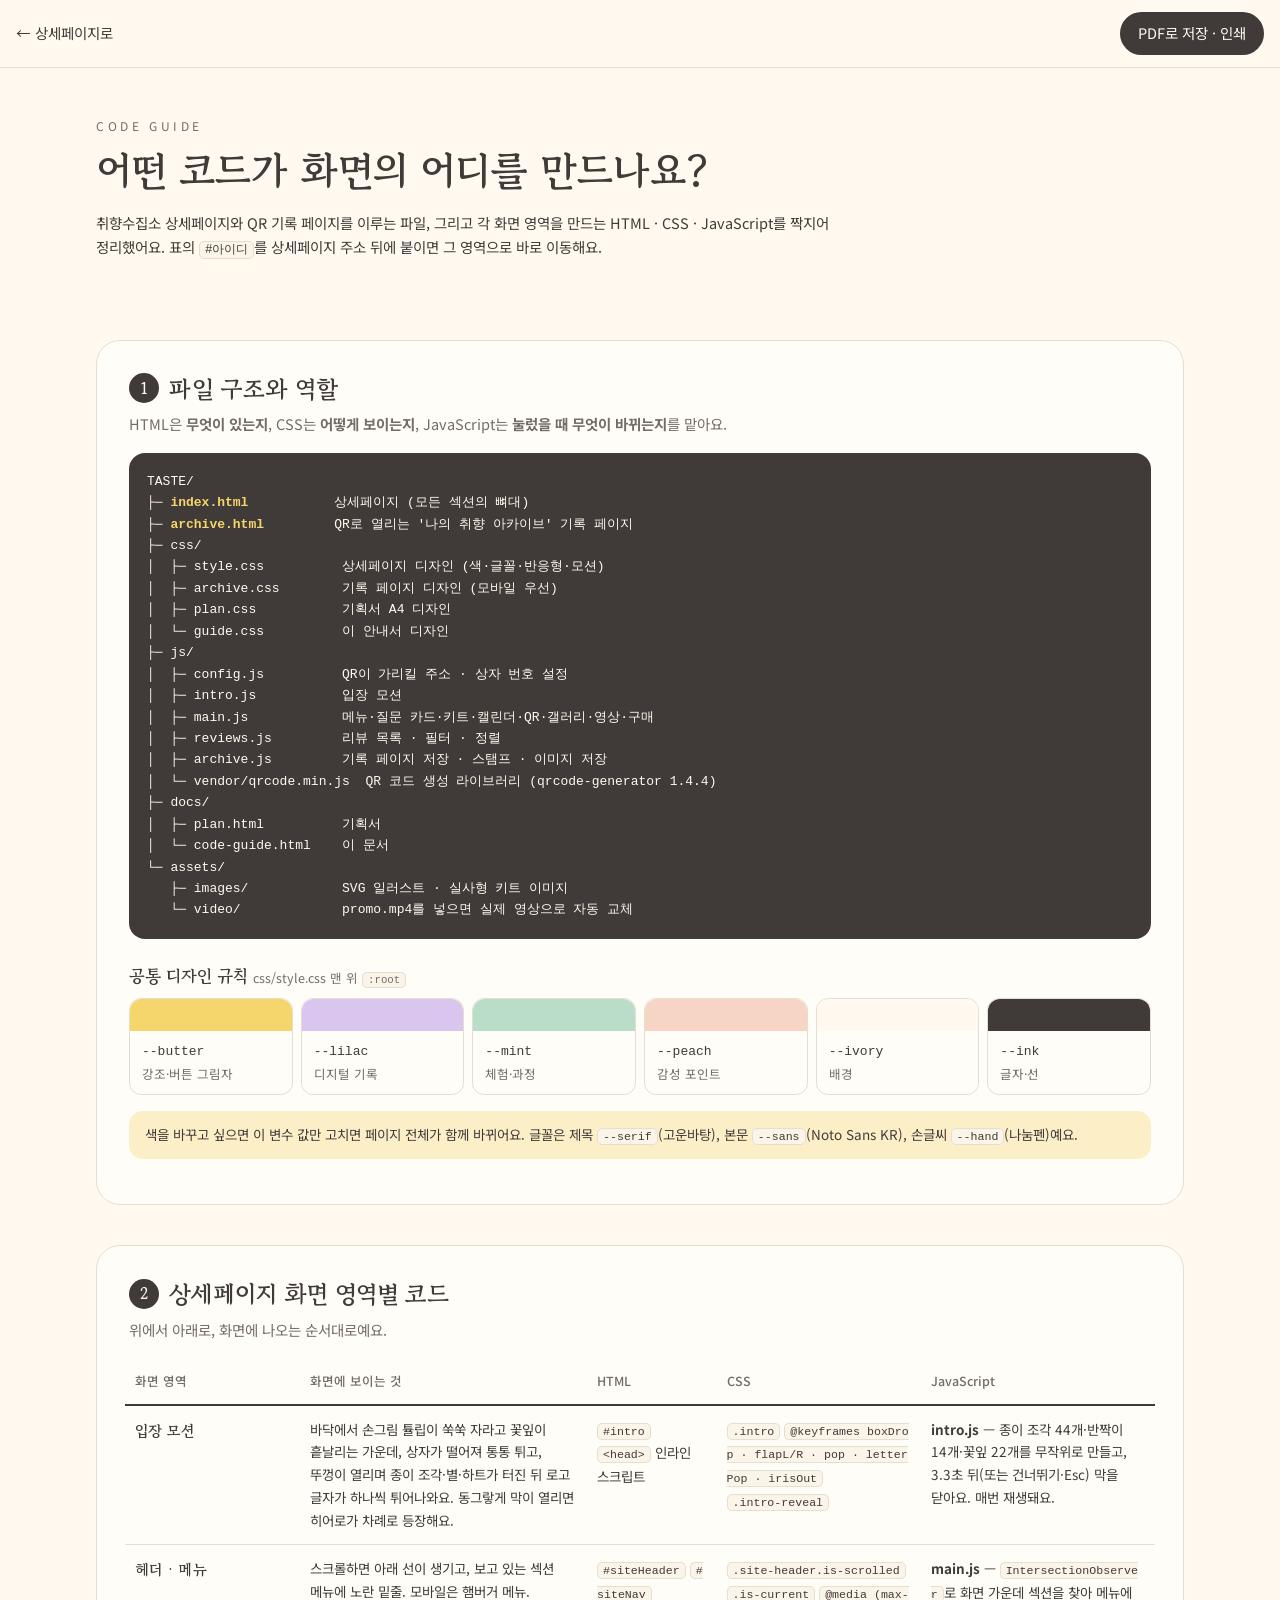
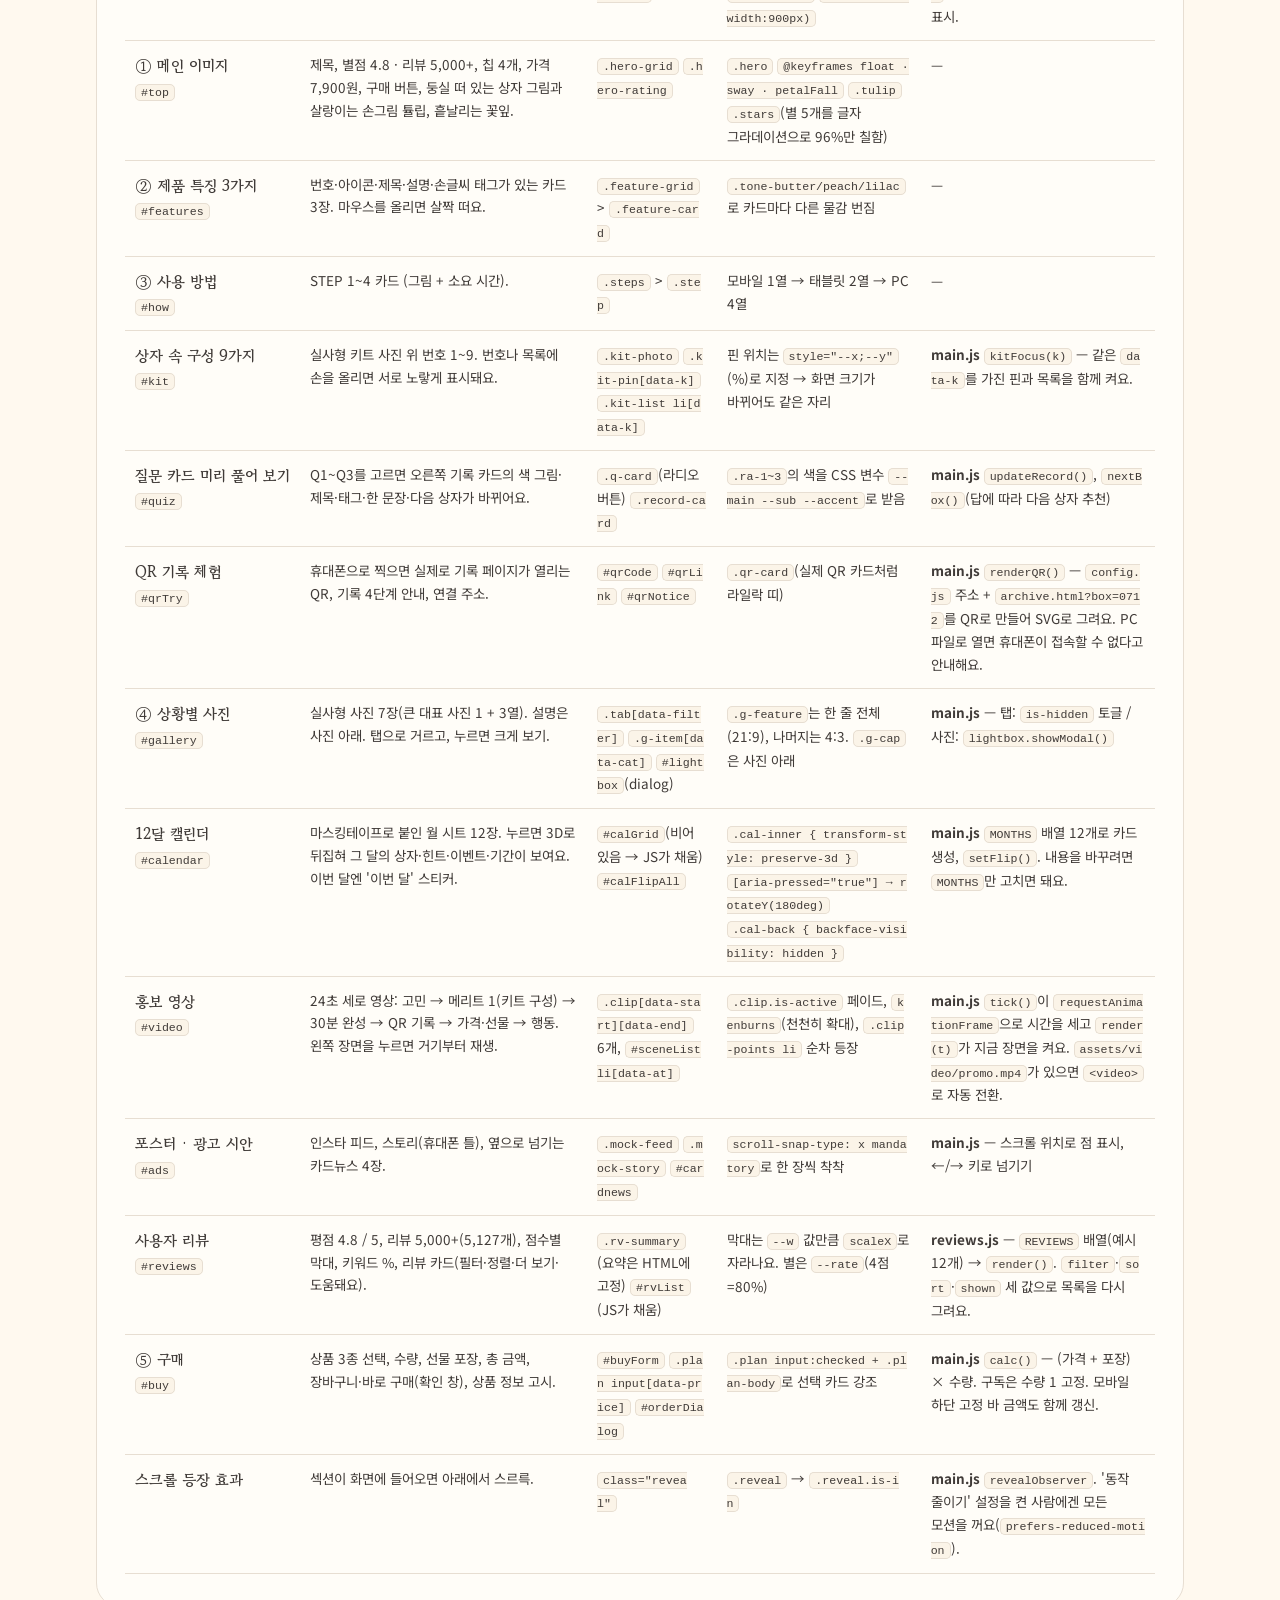
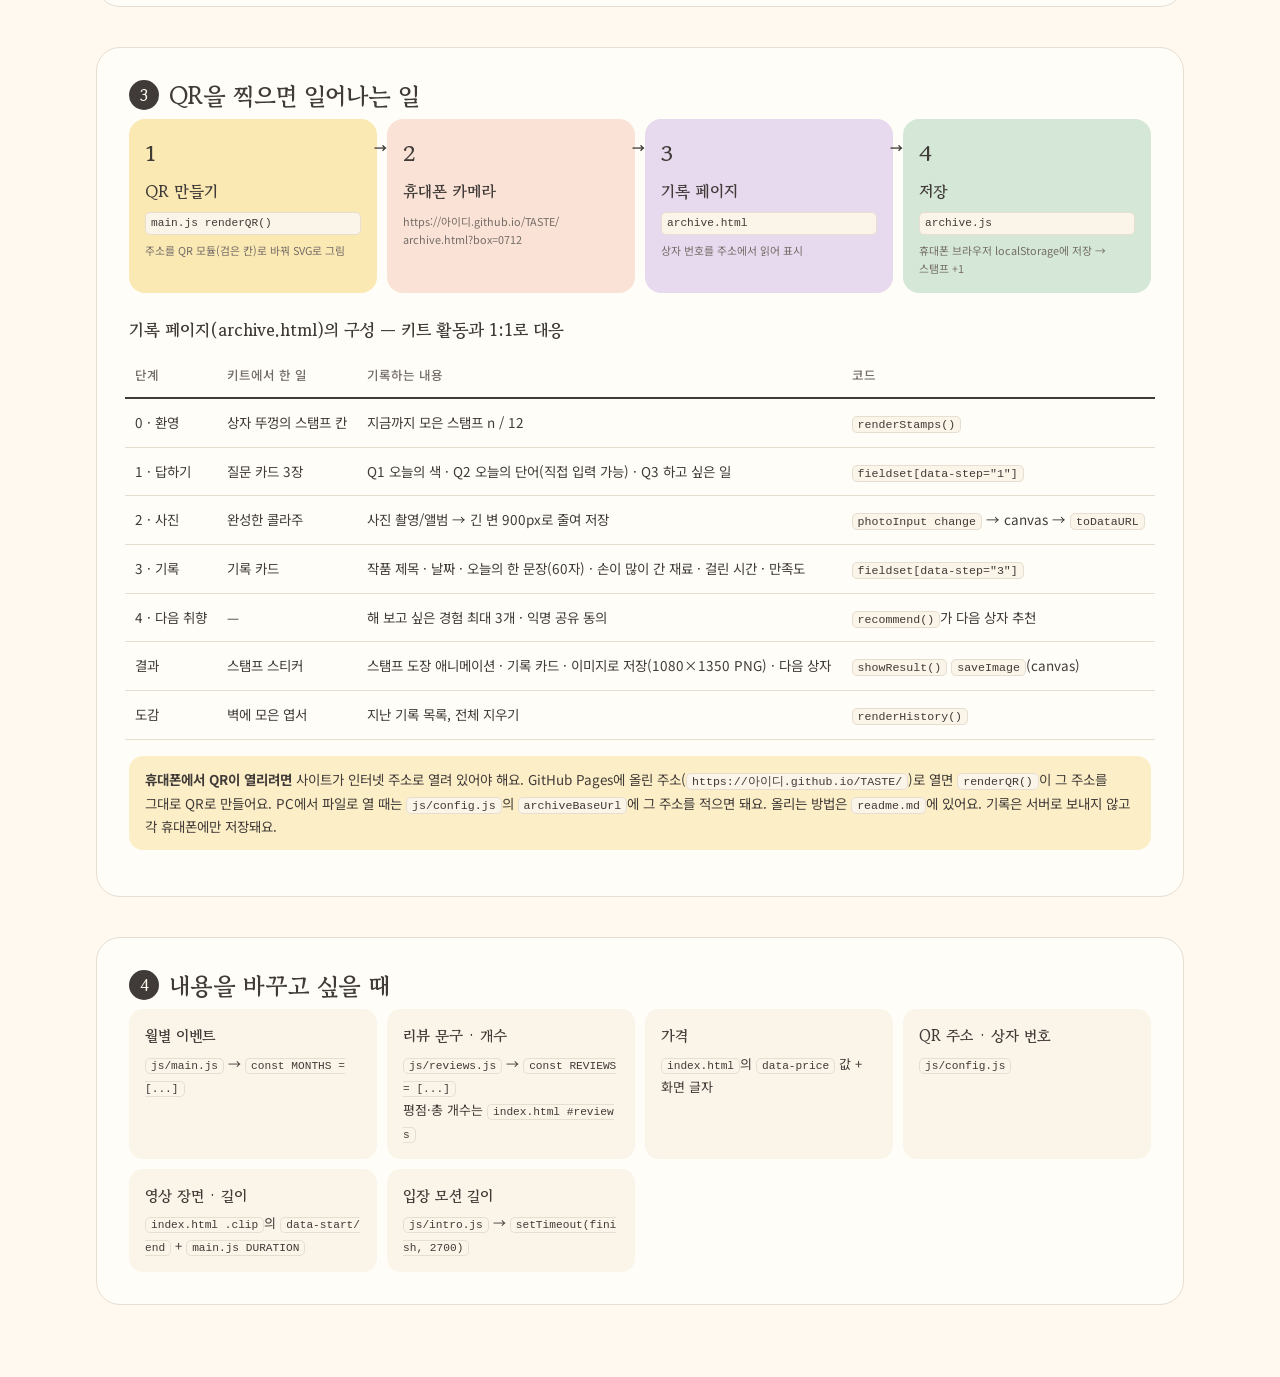
==== docs/code-guide.html @ 92a767be "상세페이지 개편: 입장 모션, 튤립, 실사형 사진, 리뷰, QR 기록 페이지 - 입장 모션: 튤립 정원·꽃잎·반짝이·상자 오픈·로고 (매번 재생) - 배너에 손그림 튤립 4색과 흩" ====
<!doctype html>
<html lang="ko">
<head>
  <meta charset="utf-8">
  <meta name="viewport" content="width=device-width, initial-scale=1">
  <title>코드 안내서 · 취향수집소</title>
  <link rel="icon" href="../assets/images/favicon.svg" type="image/svg+xml">
  <link rel="preconnect" href="https://fonts.googleapis.com">
  <link rel="preconnect" href="https://fonts.gstatic.com" crossorigin>
  <link href="https://fonts.googleapis.com/css2?family=Gowun+Batang:wght@400;700&family=Noto+Sans+KR:wght@400;500;700&display=swap" rel="stylesheet">
  <link rel="stylesheet" href="../css/guide.css">
</head>
<body>
  <header class="g-top">
    <a href="../index.html">← 상세페이지로</a>
    <button type="button" onclick="window.print()">PDF로 저장 · 인쇄</button>
  </header>

  <main class="g-main">
    <section class="g-hero">
      <p class="g-eyebrow">CODE GUIDE</p>
      <h1>어떤 코드가 화면의 어디를 만드나요?</h1>
      <p>취향수집소 상세페이지와 QR 기록 페이지를 이루는 파일, 그리고 각 화면 영역을 만드는 HTML · CSS · JavaScript를 짝지어 정리했어요. 표의 <code>#아이디</code>를 상세페이지 주소 뒤에 붙이면 그 영역으로 바로 이동해요.</p>
    </section>

    <!-- 1. 파일 구조 -->
    <section class="g-sec">
      <h2><span>1</span>파일 구조와 역할</h2>
      <p class="g-lead">HTML은 <b>무엇이 있는지</b>, CSS는 <b>어떻게 보이는지</b>, JavaScript는 <b>눌렀을 때 무엇이 바뀌는지</b>를 맡아요.</p>
      <div class="g-tree">
<pre>TASTE/
├─ <b>index.html</b>           상세페이지 (모든 섹션의 뼈대)
├─ <b>archive.html</b>         QR로 열리는 '나의 취향 아카이브' 기록 페이지
├─ css/
│  ├─ style.css          상세페이지 디자인 (색·글꼴·반응형·모션)
│  ├─ archive.css        기록 페이지 디자인 (모바일 우선)
│  ├─ plan.css           기획서 A4 디자인
│  └─ guide.css          이 안내서 디자인
├─ js/
│  ├─ config.js          QR이 가리킬 주소 · 상자 번호 설정
│  ├─ intro.js           입장 모션
│  ├─ main.js            메뉴·질문 카드·키트·캘린더·QR·갤러리·영상·구매
│  ├─ reviews.js         리뷰 목록 · 필터 · 정렬
│  ├─ archive.js         기록 페이지 저장 · 스탬프 · 이미지 저장
│  └─ vendor/qrcode.min.js  QR 코드 생성 라이브러리 (qrcode-generator 1.4.4)
├─ docs/
│  ├─ plan.html          기획서
│  └─ code-guide.html    이 문서
└─ assets/
   ├─ images/            SVG 일러스트 · 실사형 키트 이미지
   └─ video/             promo.mp4를 넣으면 실제 영상으로 자동 교체</pre>
      </div>
      <h3>공통 디자인 규칙 <small>css/style.css 맨 위 <code>:root</code></small></h3>
      <ul class="g-swatches">
        <li style="--c:#F5D66C"><code>--butter</code>강조·버튼 그림자</li>
        <li style="--c:#D9C5EE"><code>--lilac</code>디지털 기록</li>
        <li style="--c:#B9DDC7"><code>--mint</code>체험·과정</li>
        <li style="--c:#F6D5C5"><code>--peach</code>감성 포인트</li>
        <li style="--c:#FFF9EF"><code>--ivory</code>배경</li>
        <li style="--c:#403B38" class="dk"><code>--ink</code>글자·선</li>
      </ul>
      <p class="g-note">색을 바꾸고 싶으면 이 변수 값만 고치면 페이지 전체가 함께 바뀌어요. 글꼴은 제목 <code>--serif</code>(고운바탕), 본문 <code>--sans</code>(Noto Sans KR), 손글씨 <code>--hand</code>(나눔펜)예요.</p>
    </section>

    <!-- 2. 화면 영역별 -->
    <section class="g-sec">
      <h2><span>2</span>상세페이지 화면 영역별 코드</h2>
      <p class="g-lead">위에서 아래로, 화면에 나오는 순서대로예요.</p>

      <div class="g-table-wrap">
      <table class="g-table">
        <thead><tr><th>화면 영역</th><th>화면에 보이는 것</th><th>HTML</th><th>CSS</th><th>JavaScript</th></tr></thead>
        <tbody>
          <tr>
            <td><b>입장 모션</b></td>
            <td>바닥에서 손그림 튤립이 쑥쑥 자라고 꽃잎이 흩날리는 가운데, 상자가 떨어져 통통 튀고, 뚜껑이 열리며 종이 조각·별·하트가 터진 뒤 로고 글자가 하나씩 튀어나와요. 동그랗게 막이 열리면 히어로가 차례로 등장해요.</td>
            <td><code>#intro</code><br><code>&lt;head&gt;</code> 인라인 스크립트</td>
            <td><code>.intro</code> <code>@keyframes boxDrop · flapL/R · pop · letterPop · irisOut</code><br><code>.intro-reveal</code></td>
            <td><b>intro.js</b> — 종이 조각 44개·반짝이 14개·꽃잎 22개를 무작위로 만들고, 3.3초 뒤(또는 건너뛰기·Esc) 막을 닫아요. 매번 재생돼요.</td>
          </tr>
          <tr>
            <td><b>헤더 · 메뉴</b></td>
            <td>스크롤하면 아래 선이 생기고, 보고 있는 섹션 메뉴에 노란 밑줄. 모바일은 햄버거 메뉴.</td>
            <td><code>#siteHeader</code> <code>#siteNav</code></td>
            <td><code>.site-header.is-scrolled</code> <code>.is-current</code> <code>@media (max-width:900px)</code></td>
            <td><b>main.js</b> — <code>IntersectionObserver</code>로 화면 가운데 섹션을 찾아 메뉴에 표시.</td>
          </tr>
          <tr>
            <td><b>① 메인 이미지</b><br><code>#top</code></td>
            <td>제목, 별점 4.8 · 리뷰 5,000+, 칩 4개, 가격 7,900원, 구매 버튼, 둥실 떠 있는 상자 그림과 살랑이는 손그림 튤립, 흩날리는 꽃잎.</td>
            <td><code>.hero-grid</code> <code>.hero-rating</code></td>
            <td><code>.hero</code> <code>@keyframes float · sway · petalFall</code> <code>.tulip</code> <code>.stars</code>(별 5개를 글자 그라데이션으로 96%만 칠함)</td>
            <td>—</td>
          </tr>
          <tr>
            <td><b>② 제품 특징 3가지</b><br><code>#features</code></td>
            <td>번호·아이콘·제목·설명·손글씨 태그가 있는 카드 3장. 마우스를 올리면 살짝 떠요.</td>
            <td><code>.feature-grid</code> &gt; <code>.feature-card</code></td>
            <td><code>.tone-butter/peach/lilac</code>로 카드마다 다른 물감 번짐</td>
            <td>—</td>
          </tr>
          <tr>
            <td><b>③ 사용 방법</b><br><code>#how</code></td>
            <td>STEP 1~4 카드 (그림 + 소요 시간).</td>
            <td><code>.steps</code> &gt; <code>.step</code></td>
            <td>모바일 1열 → 태블릿 2열 → PC 4열</td>
            <td>—</td>
          </tr>
          <tr>
            <td><b>상자 속 구성 9가지</b><br><code>#kit</code></td>
            <td>실사형 키트 사진 위 번호 1~9. 번호나 목록에 손을 올리면 서로 노랗게 표시돼요.</td>
            <td><code>.kit-photo</code> <code>.kit-pin[data-k]</code> <code>.kit-list li[data-k]</code></td>
            <td>핀 위치는 <code>style="--x;--y"</code>(%)로 지정 → 화면 크기가 바뀌어도 같은 자리</td>
            <td><b>main.js</b> <code>kitFocus(k)</code> — 같은 <code>data-k</code>를 가진 핀과 목록을 함께 켜요.</td>
          </tr>
          <tr>
            <td><b>질문 카드 미리 풀어 보기</b><br><code>#quiz</code></td>
            <td>Q1~Q3를 고르면 오른쪽 기록 카드의 색 그림·제목·태그·한 문장·다음 상자가 바뀌어요.</td>
            <td><code>.q-card</code>(라디오 버튼) <code>.record-card</code></td>
            <td><code>.ra-1~3</code>의 색을 CSS 변수 <code>--main --sub --accent</code>로 받음</td>
            <td><b>main.js</b> <code>updateRecord()</code>, <code>nextBox()</code>(답에 따라 다음 상자 추천)</td>
          </tr>
          <tr>
            <td><b>QR 기록 체험</b><br><code>#qrTry</code></td>
            <td>휴대폰으로 찍으면 실제로 기록 페이지가 열리는 QR, 기록 4단계 안내, 연결 주소.</td>
            <td><code>#qrCode</code> <code>#qrLink</code> <code>#qrNotice</code></td>
            <td><code>.qr-card</code>(실제 QR 카드처럼 라일락 띠)</td>
            <td><b>main.js</b> <code>renderQR()</code> — <code>config.js</code> 주소 + <code>archive.html?box=0712</code>를 QR로 만들어 SVG로 그려요. PC 파일로 열면 휴대폰이 접속할 수 없다고 안내해요.</td>
          </tr>
          <tr>
            <td><b>④ 상황별 사진</b><br><code>#gallery</code></td>
            <td>실사형 사진 7장(큰 대표 사진 1 + 3열). 설명은 사진 아래. 탭으로 거르고, 누르면 크게 보기.</td>
            <td><code>.tab[data-filter]</code> <code>.g-item[data-cat]</code> <code>#lightbox</code>(dialog)</td>
            <td><code>.g-feature</code>는 한 줄 전체(21:9), 나머지는 4:3. <code>.g-cap</code>은 사진 아래</td>
            <td><b>main.js</b> — 탭: <code>is-hidden</code> 토글 / 사진: <code>lightbox.showModal()</code></td>
          </tr>
          <tr>
            <td><b>12달 캘린더</b><br><code>#calendar</code></td>
            <td>마스킹테이프로 붙인 월 시트 12장. 누르면 3D로 뒤집혀 그 달의 상자·힌트·이벤트·기간이 보여요. 이번 달엔 '이번 달' 스티커.</td>
            <td><code>#calGrid</code>(비어 있음 → JS가 채움) <code>#calFlipAll</code></td>
            <td><code>.cal-inner { transform-style: preserve-3d }</code><br><code>[aria-pressed="true"] → rotateY(180deg)</code><br><code>.cal-back { backface-visibility: hidden }</code></td>
            <td><b>main.js</b> <code>MONTHS</code> 배열 12개로 카드 생성, <code>setFlip()</code>. 내용을 바꾸려면 <code>MONTHS</code>만 고치면 돼요.</td>
          </tr>
          <tr>
            <td><b>홍보 영상</b><br><code>#video</code></td>
            <td>24초 세로 영상: 고민 → 메리트 1(키트 구성) → 30분 완성 → QR 기록 → 가격·선물 → 행동. 왼쪽 장면을 누르면 거기부터 재생.</td>
            <td><code>.clip[data-start][data-end]</code> 6개, <code>#sceneList li[data-at]</code></td>
            <td><code>.clip.is-active</code> 페이드, <code>kenburns</code>(천천히 확대), <code>.clip-points li</code> 순차 등장</td>
            <td><b>main.js</b> <code>tick()</code>이 <code>requestAnimationFrame</code>으로 시간을 세고 <code>render(t)</code>가 지금 장면을 켜요. <code>assets/video/promo.mp4</code>가 있으면 <code>&lt;video&gt;</code>로 자동 전환.</td>
          </tr>
          <tr>
            <td><b>포스터 · 광고 시안</b><br><code>#ads</code></td>
            <td>인스타 피드, 스토리(휴대폰 틀), 옆으로 넘기는 카드뉴스 4장.</td>
            <td><code>.mock-feed</code> <code>.mock-story</code> <code>#cardnews</code></td>
            <td><code>scroll-snap-type: x mandatory</code>로 한 장씩 착착</td>
            <td><b>main.js</b> — 스크롤 위치로 점 표시, ←/→ 키로 넘기기</td>
          </tr>
          <tr>
            <td><b>사용자 리뷰</b><br><code>#reviews</code></td>
            <td>평점 4.8 / 5, 리뷰 5,000+(5,127개), 점수별 막대, 키워드 %, 리뷰 카드(필터·정렬·더 보기·도움돼요).</td>
            <td><code>.rv-summary</code>(요약은 HTML에 고정) <code>#rvList</code>(JS가 채움)</td>
            <td>막대는 <code>--w</code> 값만큼 <code>scaleX</code>로 자라나요. 별은 <code>--rate</code>(4점=80%)</td>
            <td><b>reviews.js</b> — <code>REVIEWS</code> 배열(예시 12개) → <code>render()</code>. <code>filter</code>·<code>sort</code>·<code>shown</code> 세 값으로 목록을 다시 그려요.</td>
          </tr>
          <tr>
            <td><b>⑤ 구매</b><br><code>#buy</code></td>
            <td>상품 3종 선택, 수량, 선물 포장, 총 금액, 장바구니·바로 구매(확인 창), 상품 정보 고시.</td>
            <td><code>#buyForm</code> <code>.plan input[data-price]</code> <code>#orderDialog</code></td>
            <td><code>.plan input:checked + .plan-body</code>로 선택 카드 강조</td>
            <td><b>main.js</b> <code>calc()</code> — (가격 + 포장) × 수량. 구독은 수량 1 고정. 모바일 하단 고정 바 금액도 함께 갱신.</td>
          </tr>
          <tr>
            <td><b>스크롤 등장 효과</b></td>
            <td>섹션이 화면에 들어오면 아래에서 스르륵.</td>
            <td><code>class="reveal"</code></td>
            <td><code>.reveal</code> → <code>.reveal.is-in</code></td>
            <td><b>main.js</b> <code>revealObserver</code>. '동작 줄이기' 설정을 켠 사람에겐 모든 모션을 꺼요(<code>prefers-reduced-motion</code>).</td>
          </tr>
        </tbody>
      </table>
      </div>
    </section>

    <!-- 3. QR → 기록 페이지 -->
    <section class="g-sec">
      <h2><span>3</span>QR을 찍으면 일어나는 일</h2>
      <ol class="g-flow">
        <li><b>QR 만들기</b><code>main.js renderQR()</code><small>주소를 QR 모듈(검은 칸)로 바꿔 SVG로 그림</small></li>
        <li><b>휴대폰 카메라</b><small>https://아이디.github.io/TASTE/<br>archive.html?box=0712</small></li>
        <li><b>기록 페이지</b><code>archive.html</code><small>상자 번호를 주소에서 읽어 표시</small></li>
        <li><b>저장</b><code>archive.js</code><small>휴대폰 브라우저 localStorage에 저장 → 스탬프 +1</small></li>
      </ol>

      <h3>기록 페이지(archive.html)의 구성 — 키트 활동과 1:1로 대응</h3>
      <div class="g-table-wrap">
      <table class="g-table">
        <thead><tr><th>단계</th><th>키트에서 한 일</th><th>기록하는 내용</th><th>코드</th></tr></thead>
        <tbody>
          <tr><td>0 · 환영</td><td>상자 뚜껑의 스탬프 칸</td><td>지금까지 모은 스탬프 n / 12</td><td><code>renderStamps()</code></td></tr>
          <tr><td>1 · 답하기</td><td>질문 카드 3장</td><td>Q1 오늘의 색 · Q2 오늘의 단어(직접 입력 가능) · Q3 하고 싶은 일</td><td><code>fieldset[data-step="1"]</code></td></tr>
          <tr><td>2 · 사진</td><td>완성한 콜라주</td><td>사진 촬영/앨범 → 긴 변 900px로 줄여 저장</td><td><code>photoInput change</code> → canvas → <code>toDataURL</code></td></tr>
          <tr><td>3 · 기록</td><td>기록 카드</td><td>작품 제목 · 날짜 · 오늘의 한 문장(60자) · 손이 많이 간 재료 · 걸린 시간 · 만족도</td><td><code>fieldset[data-step="3"]</code></td></tr>
          <tr><td>4 · 다음 취향</td><td>—</td><td>해 보고 싶은 경험 최대 3개 · 익명 공유 동의</td><td><code>recommend()</code>가 다음 상자 추천</td></tr>
          <tr><td>결과</td><td>스탬프 스티커</td><td>스탬프 도장 애니메이션 · 기록 카드 · 이미지로 저장(1080×1350 PNG) · 다음 상자</td><td><code>showResult()</code> <code>saveImage</code>(canvas)</td></tr>
          <tr><td>도감</td><td>벽에 모은 엽서</td><td>지난 기록 목록, 전체 지우기</td><td><code>renderHistory()</code></td></tr>
        </tbody>
      </table>
      </div>
      <p class="g-note"><b>휴대폰에서 QR이 열리려면</b> 사이트가 인터넷 주소로 열려 있어야 해요. GitHub Pages에 올린 주소(<code>https://아이디.github.io/TASTE/</code>)로 열면 <code>renderQR()</code>이 그 주소를 그대로 QR로 만들어요. PC에서 파일로 열 때는 <code>js/config.js</code>의 <code>archiveBaseUrl</code>에 그 주소를 적으면 돼요. 올리는 방법은 <code>readme.md</code>에 있어요. 기록은 서버로 보내지 않고 각 휴대폰에만 저장돼요.</p>
    </section>

    <!-- 4. 자주 고칠 곳 -->
    <section class="g-sec">
      <h2><span>4</span>내용을 바꾸고 싶을 때</h2>
      <div class="g-cards">
        <div><b>월별 이벤트</b><p><code>js/main.js</code> → <code>const MONTHS = [...]</code></p></div>
        <div><b>리뷰 문구 · 개수</b><p><code>js/reviews.js</code> → <code>const REVIEWS = [...]</code><br>평점·총 개수는 <code>index.html #reviews</code></p></div>
        <div><b>가격</b><p><code>index.html</code>의 <code>data-price</code> 값 + 화면 글자</p></div>
        <div><b>QR 주소 · 상자 번호</b><p><code>js/config.js</code></p></div>
        <div><b>영상 장면 · 길이</b><p><code>index.html .clip</code>의 <code>data-start/end</code> + <code>main.js DURATION</code></p></div>
        <div><b>입장 모션 길이</b><p><code>js/intro.js</code> → <code>setTimeout(finish, 2700)</code></p></div>
      </div>
    </section>
  </main>
</body>
</html>
---- css/guide.css ----
/* 코드 안내서 */
:root {
  --butter: #F5D66C; --lilac: #D9C5EE; --mint: #B9DDC7; --peach: #F6D5C5;
  --ivory: #FFF9EF; --ink: #403B38; --gray: #746C67; --line: #E7DED2; --white: #FFFDF8; --paper: #FBF4E8;
  --serif: "Gowun Batang", serif;
  --sans: "Noto Sans KR", "Malgun Gothic", sans-serif;
}
* { box-sizing: border-box; }
body { margin: 0; background: var(--ivory); color: var(--ink); font-family: var(--sans); font-size: 14.5px; line-height: 1.7; word-break: keep-all; }
h1, h2, h3 { font-family: var(--serif); line-height: 1.3; margin: 0; }
code { font-family: ui-monospace, Consolas, monospace; font-size: .86em; background: var(--paper); border: 1px solid var(--line); padding: 1px 5px; border-radius: 5px; word-break: break-all; }

.g-top { position: sticky; top: 0; z-index: 5; display: flex; justify-content: space-between; align-items: center; padding: 12px 16px; background: rgba(255, 249, 239, .92); border-bottom: 1px solid var(--line); backdrop-filter: blur(6px); }
.g-top a { color: var(--ink); text-decoration: none; }
.g-top button { font: inherit; padding: 7px 16px; border-radius: 999px; border: 2px solid var(--ink); background: var(--ink); color: var(--ivory); cursor: pointer; }

.g-main { max-width: 1120px; margin: 0 auto; padding: 0 16px 80px; }
.g-hero { padding: 48px 0 24px; max-width: 760px; }
.g-eyebrow { font-size: 12px; letter-spacing: .3em; color: var(--gray); margin: 0 0 8px; }
.g-hero h1 { font-size: clamp(28px, 5vw, 40px); margin-bottom: 12px; }

.g-sec { margin-top: 40px; padding: clamp(20px, 4vw, 32px); border-radius: 24px; background: var(--white); border: 1.5px solid var(--line); }
.g-sec h2 { font-size: 24px; display: flex; align-items: center; gap: 10px; margin-bottom: 8px; }
.g-sec h2 span { width: 30px; height: 30px; border-radius: 50%; display: grid; place-items: center; background: var(--ink); color: var(--ivory); font-size: 15px; }
.g-sec h3 { font-size: 17px; margin: 26px 0 10px; }
.g-sec h3 small { font-family: var(--sans); font-weight: 400; font-size: 12.5px; color: var(--gray); }
.g-lead { color: var(--gray); margin: 0 0 16px; }
.g-note { margin-top: 16px; padding: 12px 16px; border-radius: 14px; background: color-mix(in srgb, var(--butter) 30%, var(--ivory)); font-size: 13.5px; }

.g-tree pre { margin: 0; padding: 18px; border-radius: 16px; background: var(--ink); color: var(--ivory); font-family: ui-monospace, Consolas, "Malgun Gothic", monospace; font-size: 13px; line-height: 1.65; overflow-x: auto; }
.g-tree b { color: var(--butter); font-weight: 700; }

.g-swatches { display: grid; grid-template-columns: repeat(auto-fill, minmax(150px, 1fr)); gap: 8px; padding: 0; list-style: none; margin: 0; }
.g-swatches li { position: relative; padding: 42px 12px 10px; border-radius: 12px; border: 1px solid var(--line); font-size: 12.5px; color: var(--gray); display: grid; }
.g-swatches li::before { content: ""; position: absolute; inset: 0 0 auto; height: 32px; border-radius: 12px 12px 0 0; background: var(--c); }
.g-swatches code { background: none; border: 0; padding: 0; color: var(--ink); font-size: 13px; }

.g-table-wrap { overflow-x: auto; margin: 0 -4px; }
.g-table { width: 100%; min-width: 860px; border-collapse: collapse; font-size: 13.5px; }
.g-table th, .g-table td { text-align: left; vertical-align: top; padding: 12px 10px; border-bottom: 1px solid var(--line); }
.g-table thead th { position: sticky; top: 0; background: var(--white); font-size: 12.5px; color: var(--gray); font-weight: 500; border-bottom: 2px solid var(--ink); }
.g-table td:first-child { white-space: nowrap; }
.g-table td:first-child b { font-family: var(--serif); font-size: 15px; }
.g-table tbody tr:hover { background: var(--paper); }

.g-flow { display: grid; grid-template-columns: repeat(4, 1fr); gap: 10px; padding: 0; margin: 8px 0 0; list-style: none; counter-reset: f; }
@media (max-width: 760px) { .g-flow { grid-template-columns: 1fr 1fr; } }
.g-flow li { counter-increment: f; position: relative; display: grid; gap: 6px; align-content: start; padding: 16px; border-radius: 16px; font-size: 13px; }
.g-flow li:nth-child(1) { background: color-mix(in srgb, var(--butter) 45%, var(--ivory)); }
.g-flow li:nth-child(2) { background: color-mix(in srgb, var(--peach) 60%, var(--ivory)); }
.g-flow li:nth-child(3) { background: color-mix(in srgb, var(--lilac) 60%, var(--ivory)); }
.g-flow li:nth-child(4) { background: color-mix(in srgb, var(--mint) 60%, var(--ivory)); }
.g-flow li::before { content: counter(f); font-family: var(--serif); font-size: 22px; font-weight: 700; }
.g-flow li:not(:last-child)::after { content: "→"; position: absolute; right: -10px; top: 18px; font-weight: 700; }
.g-flow b { font-family: var(--serif); font-size: 16px; }
.g-flow small { color: var(--gray); }

.g-cards { display: grid; grid-template-columns: repeat(auto-fill, minmax(240px, 1fr)); gap: 10px; }
.g-cards div { padding: 14px 16px; border-radius: 14px; background: var(--paper); }
.g-cards b { font-family: var(--serif); font-size: 15px; }
.g-cards p { margin: 4px 0 0; font-size: 13px; }

@media print {
  .g-top { display: none; }
  .g-sec { break-inside: avoid-page; }
  .g-table { min-width: 0; font-size: 11.5px; }
  * { -webkit-print-color-adjust: exact; print-color-adjust: exact; }
}
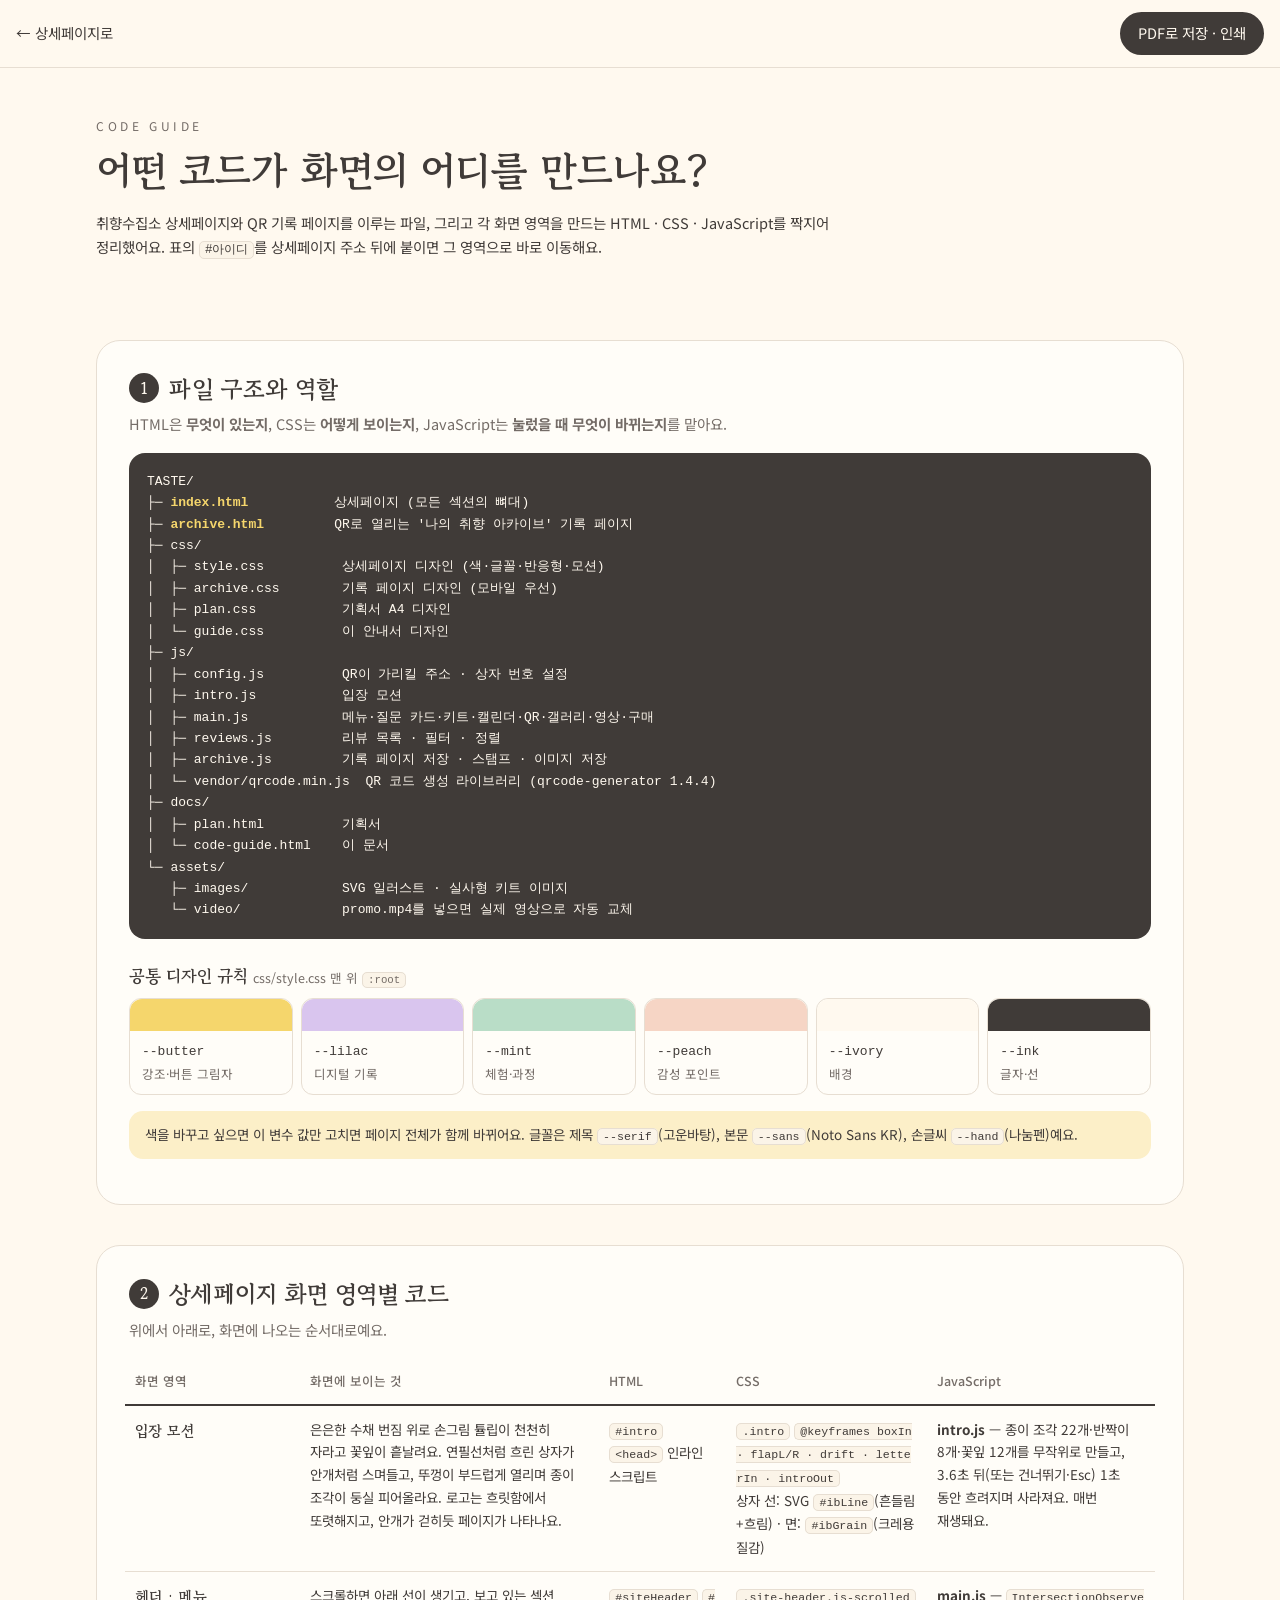
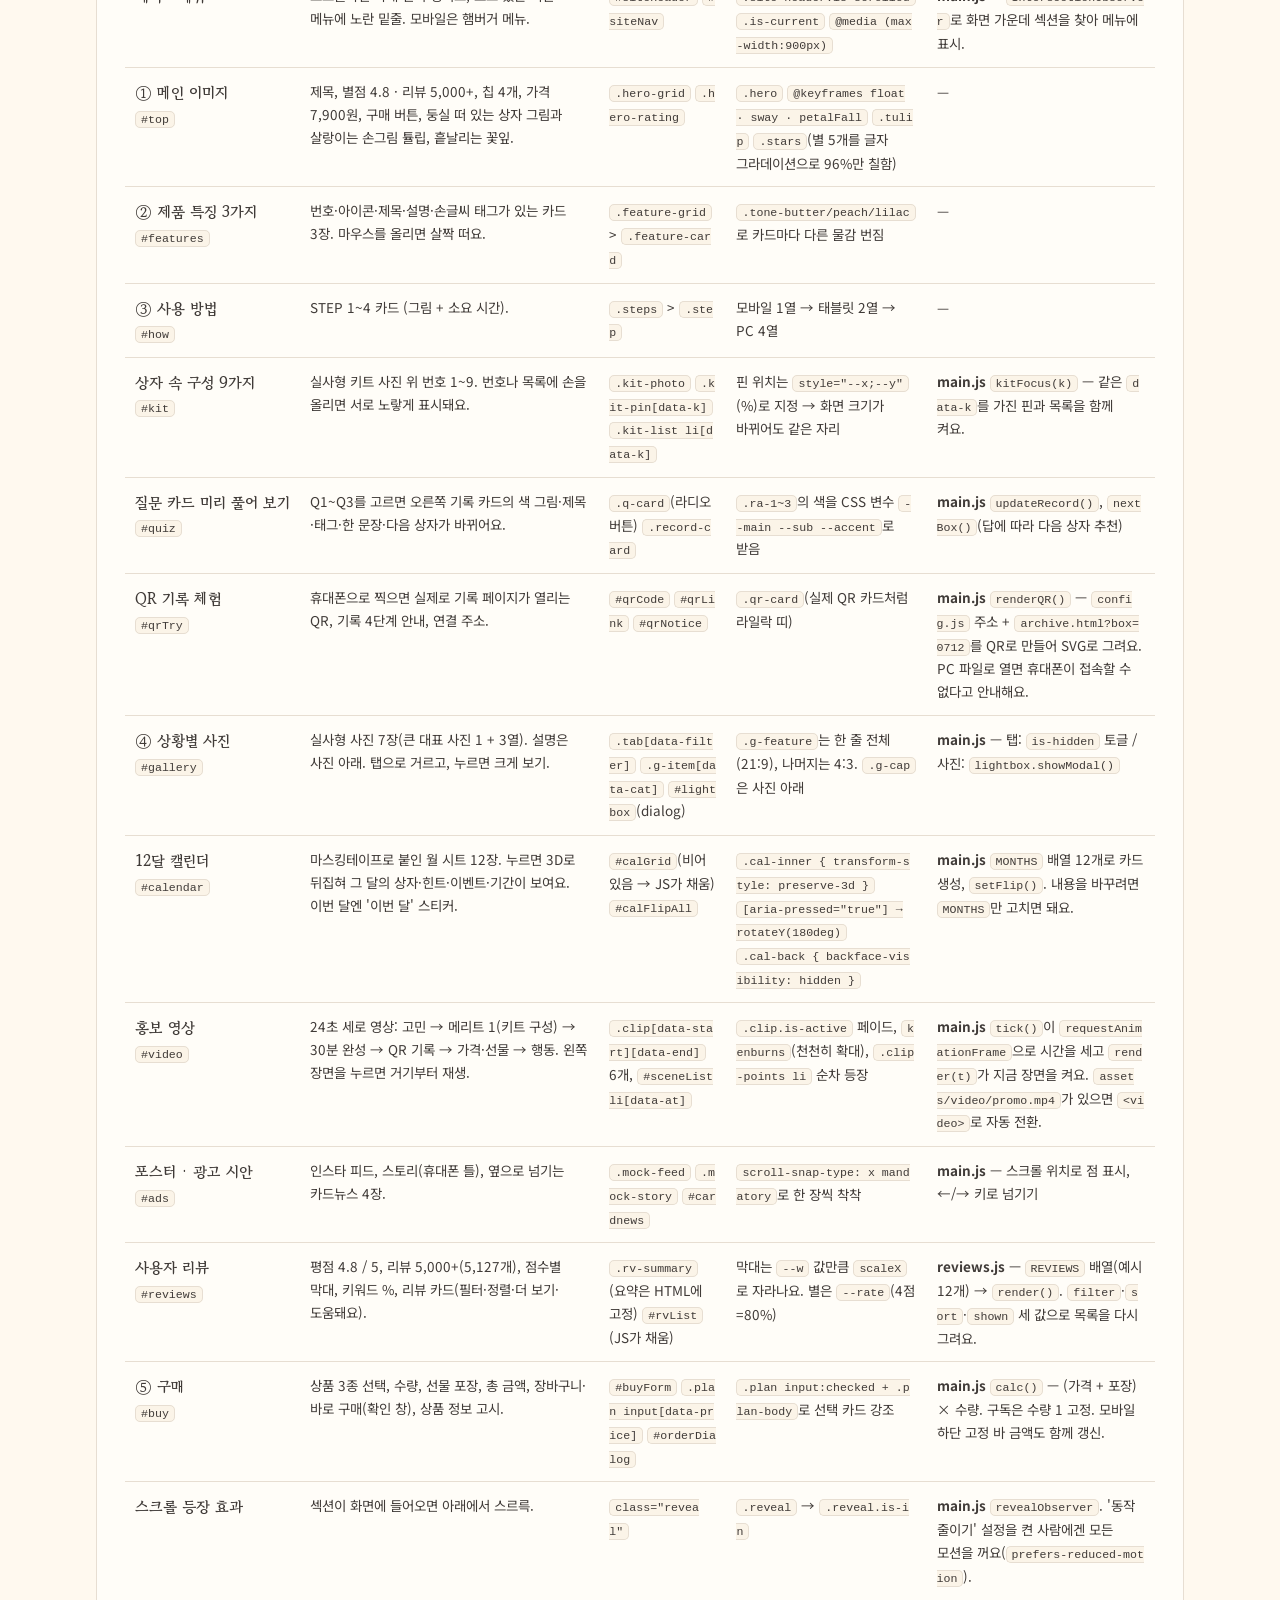
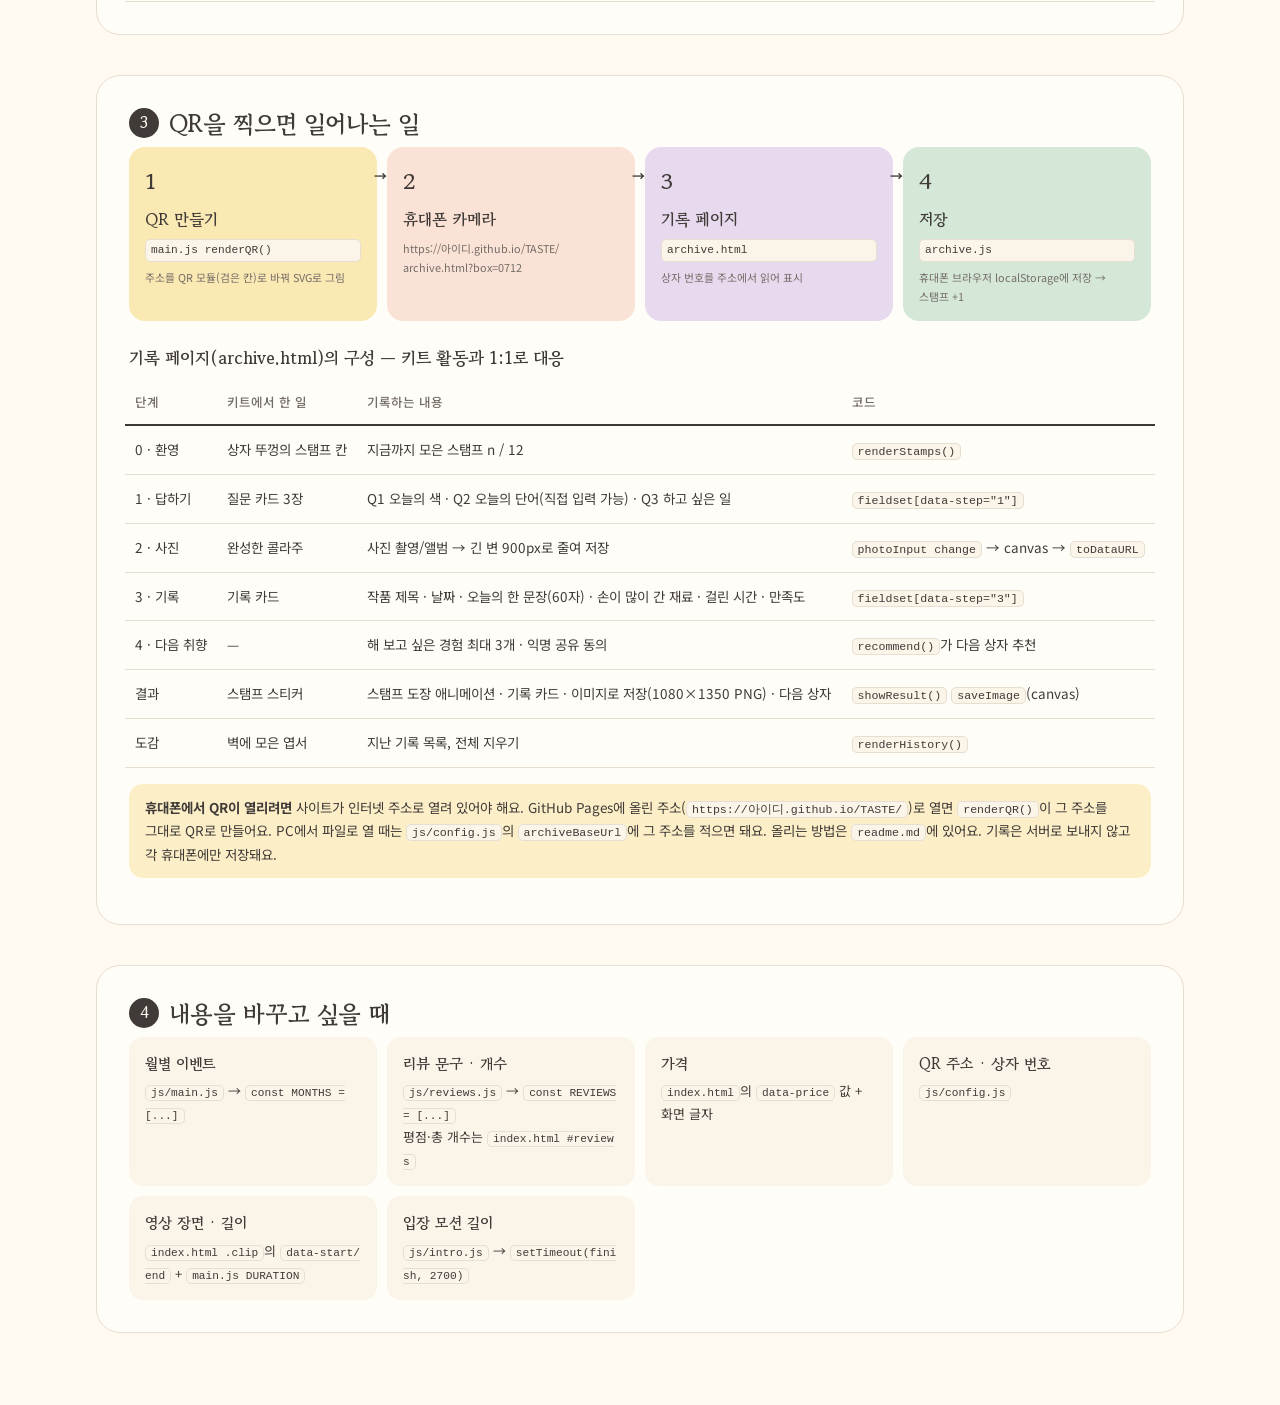
==== commit bba70d0e: "입장 모션을 은은하게: 흐린 연필선 상자, 부드러운 페이드·블러, 종이 조각 수 줄임 Co-Authored-By: Claude Opus 5.5 <noreply@anthropic.c" ====
--- a/docs/code-guide.html
+++ b/docs/code-guide.html
@@ -73,10 +73,10 @@
         <tbody>
           <tr>
             <td><b>입장 모션</b></td>
-            <td>바닥에서 손그림 튤립이 쑥쑥 자라고 꽃잎이 흩날리는 가운데, 상자가 떨어져 통통 튀고, 뚜껑이 열리며 종이 조각·별·하트가 터진 뒤 로고 글자가 하나씩 튀어나와요. 동그랗게 막이 열리면 히어로가 차례로 등장해요.</td>
+            <td>은은한 수채 번짐 위로 손그림 튤립이 천천히 자라고 꽃잎이 흩날려요. 연필선처럼 흐린 상자가 안개처럼 스며들고, 뚜껑이 부드럽게 열리며 종이 조각이 둥실 피어올라요. 로고는 흐릿함에서 또렷해지고, 안개가 걷히듯 페이지가 나타나요.</td>
             <td><code>#intro</code><br><code>&lt;head&gt;</code> 인라인 스크립트</td>
-            <td><code>.intro</code> <code>@keyframes boxDrop · flapL/R · pop · letterPop · irisOut</code><br><code>.intro-reveal</code></td>
-            <td><b>intro.js</b> — 종이 조각 44개·반짝이 14개·꽃잎 22개를 무작위로 만들고, 3.3초 뒤(또는 건너뛰기·Esc) 막을 닫아요. 매번 재생돼요.</td>
+            <td><code>.intro</code> <code>@keyframes boxIn · flapL/R · drift · letterIn · introOut</code><br>상자 선: SVG <code>#ibLine</code>(흔들림+흐림) · 면: <code>#ibGrain</code>(크레용 질감)</td>
+            <td><b>intro.js</b> — 종이 조각 22개·반짝이 8개·꽃잎 12개를 무작위로 만들고, 3.6초 뒤(또는 건너뛰기·Esc) 1초 동안 흐려지며 사라져요. 매번 재생돼요.</td>
           </tr>
           <tr>
             <td><b>헤더 · 메뉴</b></td>
